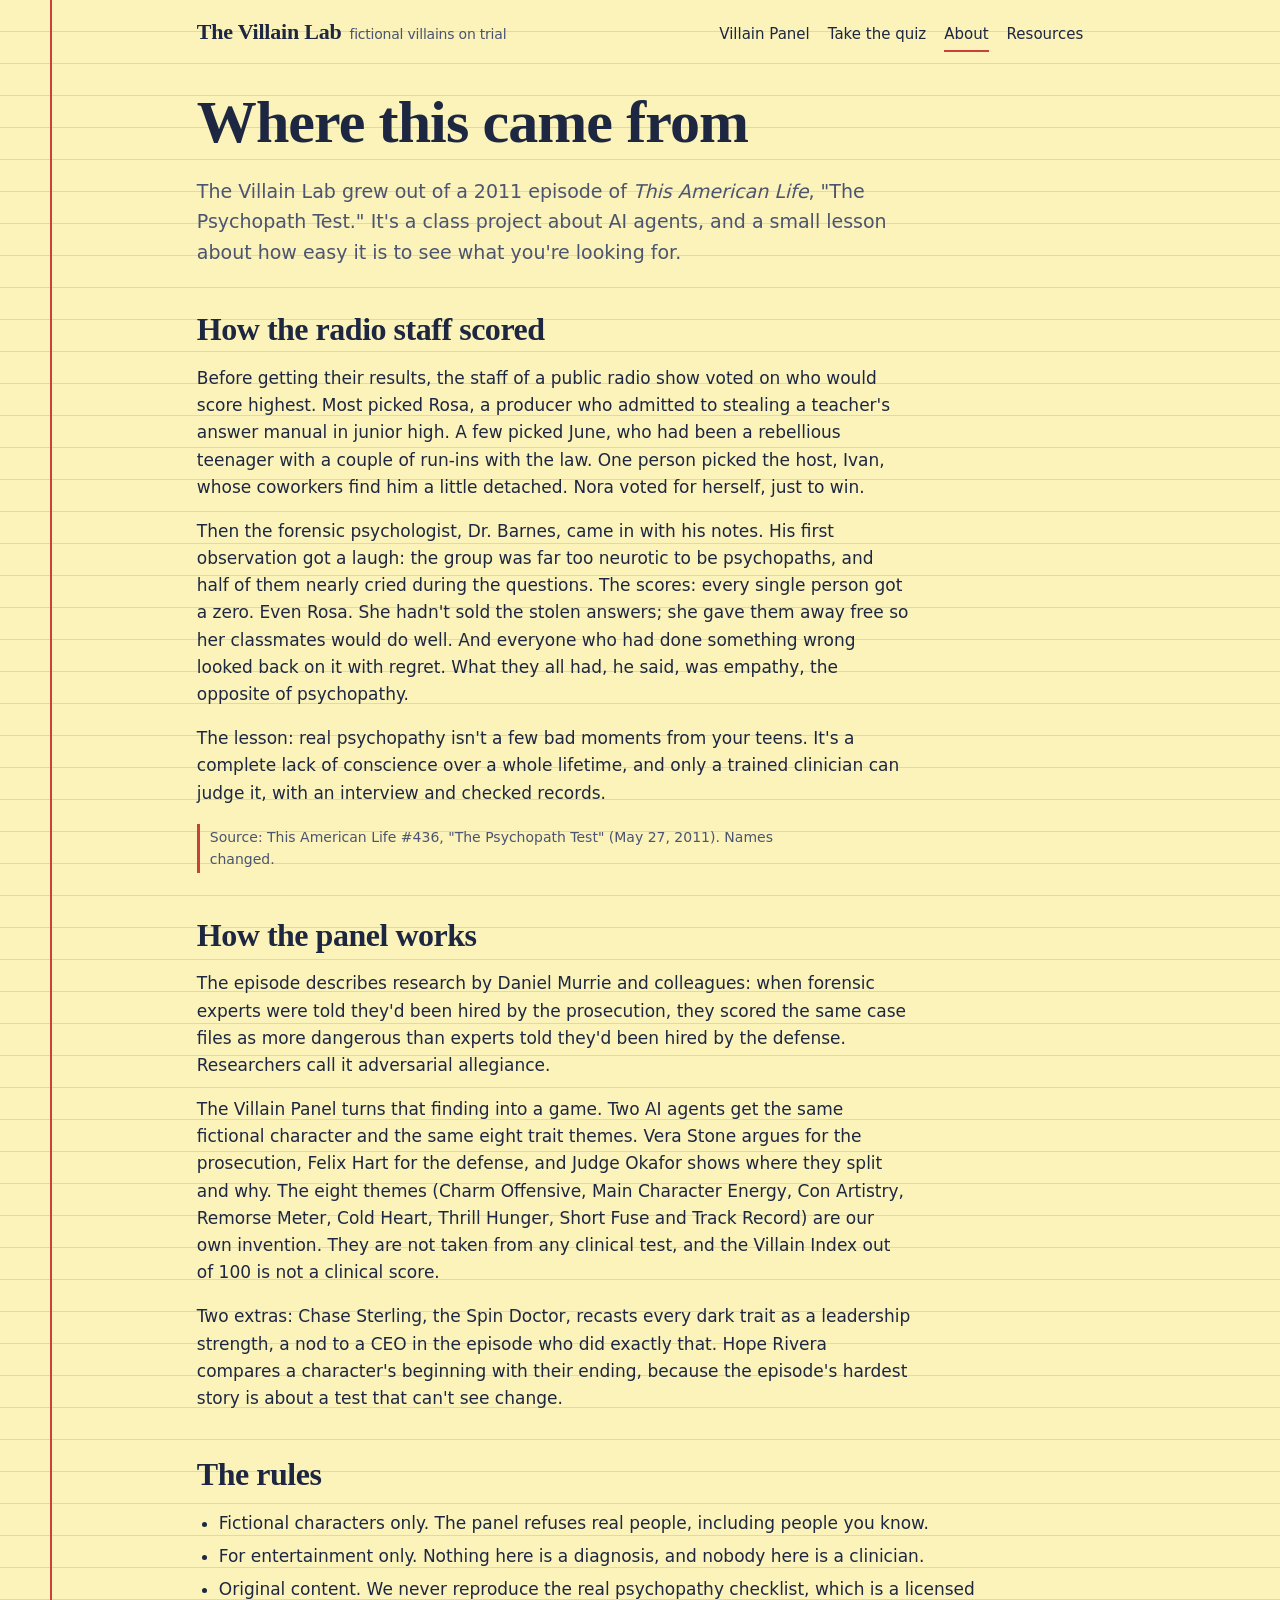
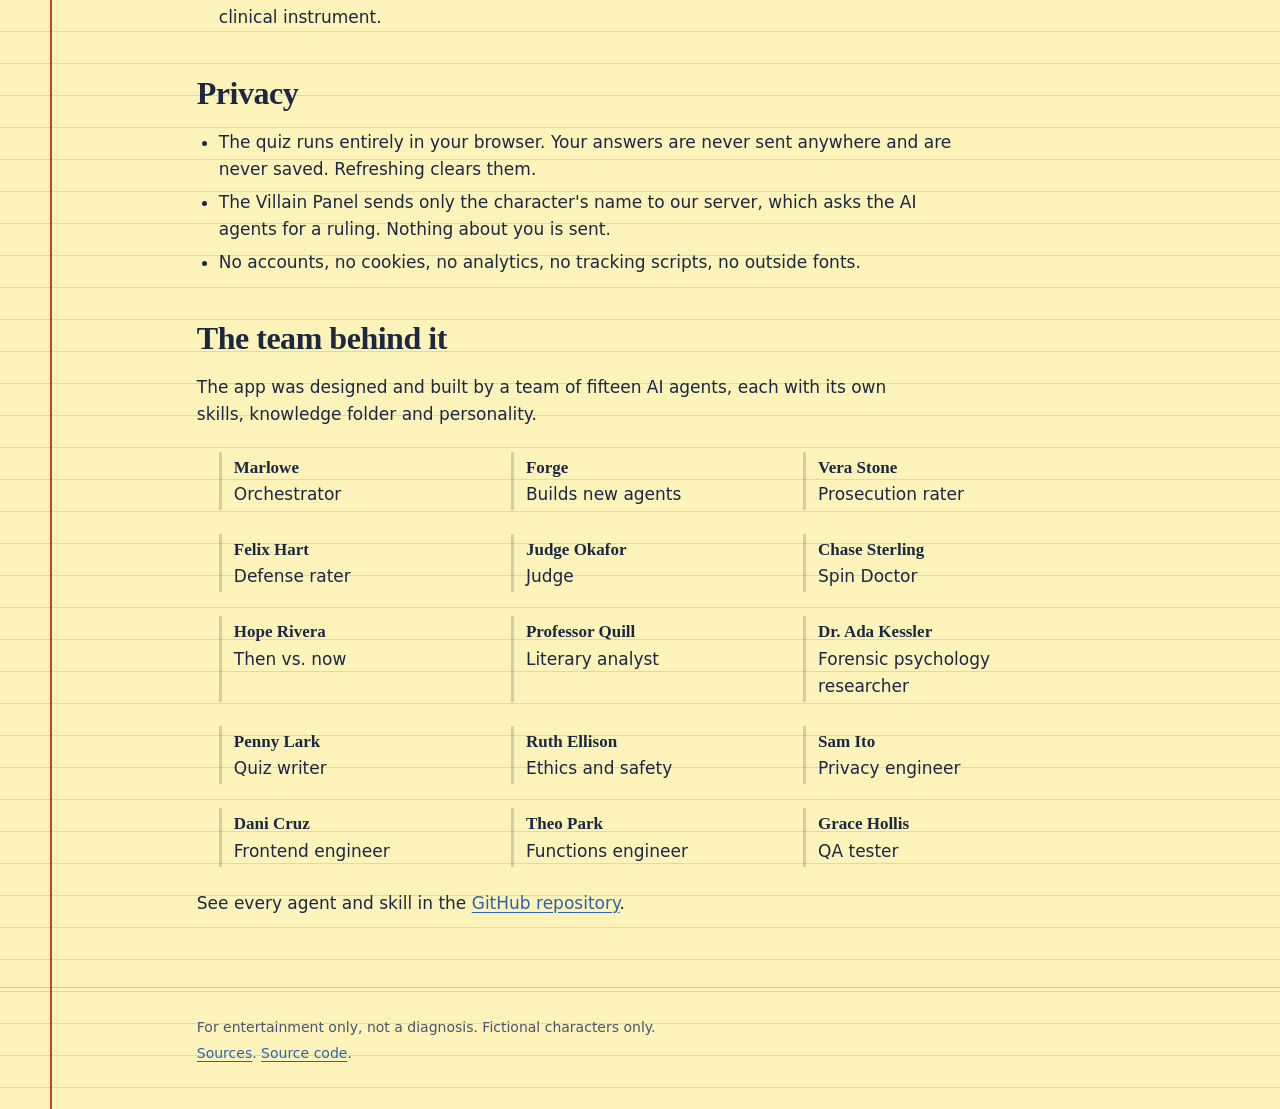
==== site/about.html @ 7963eed3 "Build the Villain Lab app: site, quiz, Netlify Function, 18 starter panels - Static legal-pad site: " ====
<!doctype html>
<html lang="en">
<head>
<meta charset="utf-8">
<meta name="viewport" content="width=device-width, initial-scale=1">
<title>About the Villain Lab</title>
<link rel="stylesheet" href="css/style.css">
</head>
<body>
<header class="site-head">
  <div class="wrap">
    <a class="brand" href="index.html">The Villain Lab<small>fictional villains on trial</small></a>
    <nav class="nav" aria-label="Main">
      <a href="index.html">Villain Panel</a>
      <a href="quiz.html">Take the quiz</a>
      <a href="about.html" aria-current="page">About</a>
      <a href="resources.html">Resources</a>
    </nav>
  </div>
</header>

<main class="wrap prose">
  <h1>Where this came from</h1>
  <p class="lede">The Villain Lab grew out of a 2011 episode of <i>This American Life</i>, "The Psychopath Test." It's a class project about AI agents, and a small lesson about how easy it is to see what you're looking for.</p>

  <h2>How the radio staff scored</h2>
  <p>Before getting their results, the staff of a public radio show voted on who would score highest. Most picked Rosa, a producer who admitted to stealing a teacher's answer manual in junior high. A few picked June, who had been a rebellious teenager with a couple of run-ins with the law. One person picked the host, Ivan, whose coworkers find him a little detached. Nora voted for herself, just to win.</p>
  <p>Then the forensic psychologist, Dr. Barnes, came in with his notes. His first observation got a laugh: the group was far too neurotic to be psychopaths, and half of them nearly cried during the questions. The scores: every single person got a zero. Even Rosa. She hadn't sold the stolen answers; she gave them away free so her classmates would do well. And everyone who had done something wrong looked back on it with regret. What they all had, he said, was empathy, the opposite of psychopathy.</p>
  <p>The lesson: real psychopathy isn't a few bad moments from your teens. It's a complete lack of conscience over a whole lifetime, and only a trained clinician can judge it, with an interview and checked records.</p>
  <p class="label-ent">Source: This American Life #436, "The Psychopath Test" (May 27, 2011). Names changed.</p>

  <h2 id="how">How the panel works</h2>
  <p>The episode describes research by Daniel Murrie and colleagues: when forensic experts were told they'd been hired by the prosecution, they scored the same case files as more dangerous than experts told they'd been hired by the defense. Researchers call it adversarial allegiance.</p>
  <p>The Villain Panel turns that finding into a game. Two AI agents get the same fictional character and the same eight trait themes. Vera Stone argues for the prosecution, Felix Hart for the defense, and Judge Okafor shows where they split and why. The eight themes (Charm Offensive, Main Character Energy, Con Artistry, Remorse Meter, Cold Heart, Thrill Hunger, Short Fuse and Track Record) are our own invention. They are not taken from any clinical test, and the Villain Index out of 100 is not a clinical score.</p>
  <p>Two extras: Chase Sterling, the Spin Doctor, recasts every dark trait as a leadership strength, a nod to a CEO in the episode who did exactly that. Hope Rivera compares a character's beginning with their ending, because the episode's hardest story is about a test that can't see change.</p>

  <h2>The rules</h2>
  <ul>
    <li>Fictional characters only. The panel refuses real people, including people you know.</li>
    <li>For entertainment only. Nothing here is a diagnosis, and nobody here is a clinician.</li>
    <li>Original content. We never reproduce the real psychopathy checklist, which is a licensed clinical instrument.</li>
  </ul>

  <h2>Privacy</h2>
  <ul>
    <li>The quiz runs entirely in your browser. Your answers are never sent anywhere and are never saved. Refreshing clears them.</li>
    <li>The Villain Panel sends only the character's name to our server, which asks the AI agents for a ruling. Nothing about you is sent.</li>
    <li>No accounts, no cookies, no analytics, no tracking scripts, no outside fonts.</li>
  </ul>

  <h2>The team behind it</h2>
  <p>The app was designed and built by a team of fifteen AI agents, each with its own skills, knowledge folder and personality.</p>
  <ul class="team">
    <li><b>Marlowe</b><br>Orchestrator</li>
    <li><b>Forge</b><br>Builds new agents</li>
    <li><b>Vera Stone</b><br>Prosecution rater</li>
    <li><b>Felix Hart</b><br>Defense rater</li>
    <li><b>Judge Okafor</b><br>Judge</li>
    <li><b>Chase Sterling</b><br>Spin Doctor</li>
    <li><b>Hope Rivera</b><br>Then vs. now</li>
    <li><b>Professor Quill</b><br>Literary analyst</li>
    <li><b>Dr. Ada Kessler</b><br>Forensic psychology researcher</li>
    <li><b>Penny Lark</b><br>Quiz writer</li>
    <li><b>Ruth Ellison</b><br>Ethics and safety</li>
    <li><b>Sam Ito</b><br>Privacy engineer</li>
    <li><b>Dani Cruz</b><br>Frontend engineer</li>
    <li><b>Theo Park</b><br>Functions engineer</li>
    <li><b>Grace Hollis</b><br>QA tester</li>
  </ul>
  <p>See every agent and skill in the <a href="https://github.com/jpc813/VillainLab">GitHub repository</a>.</p>
</main>

<footer class="site-foot">
  <div class="wrap">
    <p>For entertainment only, not a diagnosis. Fictional characters only.</p>
    <p><a href="resources.html">Sources</a>. <a href="https://github.com/jpc813/VillainLab">Source code</a>.</p>
  </div>
</footer>
</body>
</html>
---- site/css/style.css ----
/* The Villain Lab: legal-pad theme. System fonts only (privacy: no font CDNs). */
:root {
  color-scheme: light dark;
  --paper: #fbf3b9;          /* canary legal pad */
  --paper-deep: #f3e795;
  --rule: rgba(47, 94, 160, .16);
  --margin: #c8423b;         /* margin line, also prosecution */
  --defense: #2f62a8;
  --ink: #1d2742;            /* judge / text */
  --ink-soft: #4b5470;
  --card: #fffbe0;
  --line: rgba(29, 39, 66, .18);
  --focus: #1d2742;
  --serif: Charter, "Bitstream Charter", "Sitka Text", Cambria, "Iowan Old Style", Georgia, serif;
  --sans: system-ui, -apple-system, "Segoe UI", Roboto, "Helvetica Neue", Arial, sans-serif;
}
@media (prefers-color-scheme: dark) {
  :root {
    --paper: #18203a; --paper-deep: #121a30; --rule: rgba(251, 243, 185, .06);
    --margin: #ef6a5f; --defense: #7fb0f5; --ink: #f6eebd; --ink-soft: #c7c3a3;
    --card: #1f2847; --line: rgba(246, 238, 189, .18); --focus: #f6eebd;
  }
}

* { box-sizing: border-box; }
html { -webkit-text-size-adjust: 100%; }
body {
  margin: 0; color: var(--ink); font: 17px/1.6 var(--sans);
  background-color: var(--paper);
  background-image:
    linear-gradient(90deg, transparent calc(max(16px, 4vw) - 1px), var(--margin) calc(max(16px, 4vw) - 1px), var(--margin) calc(max(16px, 4vw) + 1px), transparent calc(max(16px, 4vw) + 1px)),
    repeating-linear-gradient(180deg, transparent 0 31px, var(--rule) 31px 32px);
  background-attachment: local;
  min-height: 100vh;
}
a { color: var(--defense); text-underline-offset: 3px; }
a:hover { text-decoration-thickness: 2px; }
:focus-visible { outline: 3px solid var(--focus); outline-offset: 3px; border-radius: 3px; }

.wrap { max-width: 1040px; margin: 0 auto; padding: 0 max(28px, 6vw); }

/* header */
.site-head { padding: 18px 0 8px; }
.site-head .wrap { display: flex; flex-wrap: wrap; gap: 8px 24px; align-items: baseline; justify-content: space-between; }
.brand { font: 700 22px/1.2 var(--serif); color: var(--ink); text-decoration: none; letter-spacing: -.01em; }
.brand small { font: 400 14px var(--sans); color: var(--ink-soft); margin-left: 8px; }
.nav { display: flex; flex-wrap: wrap; gap: 4px 18px; font-size: 15px; }
.nav a { color: var(--ink); text-decoration: none; padding: 4px 0; border-bottom: 2px solid transparent; }
.nav a[aria-current="page"], .nav a:hover { border-bottom-color: var(--margin); }

h1, h2, h3 { font-family: var(--serif); line-height: 1.15; letter-spacing: -.015em; text-wrap: balance; }
h1 { font-size: clamp(34px, 6vw, 60px); margin: 28px 0 12px; font-weight: 700; }
h2 { font-size: clamp(24px, 3.2vw, 32px); margin: 44px 0 10px; }
h3 { font-size: 20px; margin: 22px 0 6px; }
p { max-width: 66ch; }
.lede { font-size: 19px; color: var(--ink-soft); max-width: 58ch; }

.label-ent { font-size: 14px; color: var(--ink-soft); border-left: 3px solid var(--margin); padding: 2px 0 2px 10px; margin: 14px 0; max-width: 66ch; }

/* trial form */
.trial { margin: 26px 0 8px; }
.trial label { display: block; font: 600 18px var(--serif); margin-bottom: 8px; }
.trial-row { display: flex; gap: 10px; flex-wrap: wrap; }
.trial input[type="text"], .trial input[type="password"] {
  flex: 1 1 280px; font: 22px var(--serif); color: var(--ink); background: var(--card);
  border: 2px solid var(--ink); border-radius: 6px; padding: 12px 14px; min-height: 54px;
}
.btn {
  font: 600 17px var(--sans); color: var(--paper); background: var(--ink); border: 2px solid var(--ink);
  border-radius: 6px; padding: 12px 22px; min-height: 54px; cursor: pointer;
}
.btn.ghost { background: transparent; color: var(--ink); min-height: 44px; padding: 8px 16px; font-size: 15px; }
.btn:disabled { opacity: .55; cursor: progress; }
.pw-row { margin-top: 12px; display: none; }
.pw-row.show { display: flex; }

.docket { margin: 18px 0 0; }
.docket p { margin: 0 0 8px; font-size: 15px; color: var(--ink-soft); }
.docket ul { list-style: none; margin: 0; padding: 0; display: flex; flex-wrap: wrap; gap: 8px; }
.docket button {
  font: 15px var(--serif); color: var(--ink); background: transparent; border: 1px solid var(--line);
  border-radius: 999px; padding: 6px 13px; cursor: pointer; min-height: 36px;
}
.docket button:hover { border-color: var(--ink); background: var(--card); }

.status { min-height: 28px; margin: 18px 0 0; font-size: 16px; }
.status.error { color: var(--margin); font-weight: 600; }

/* verdict */
.case { margin-top: 18px; }
.case[hidden] { display: none; }
.case-title { font-size: clamp(30px, 5vw, 48px); margin: 8px 0 2px; }
.case-version { color: var(--ink-soft); margin: 0 0 18px; }

.gap-headline {
  font: 700 clamp(22px, 3.4vw, 34px)/1.2 var(--serif); margin: 6px 0 22px; max-width: 30ch;
}
.gap-headline .p { color: var(--margin); }
.gap-headline .d { color: var(--defense); }

.scoreline { display: flex; flex-wrap: wrap; gap: 12px 34px; margin: 0 0 22px; }
.score { min-width: 140px; }
.score b { display: block; font: 700 40px/1 var(--serif); }
.score span { font-size: 14px; color: var(--ink-soft); }
.score.p b { color: var(--margin); }
.score.d b { color: var(--defense); }

/* the gap chart: the memorable element */
.chart { background: var(--card); border: 1px solid var(--line); border-radius: 10px; padding: 18px 20px 10px; }
.legend { display: flex; flex-wrap: wrap; gap: 6px 18px; font-size: 14px; color: var(--ink-soft); margin: 0 0 12px; }
.legend i { display: inline-block; width: 22px; height: 8px; border-radius: 4px; vertical-align: middle; margin-right: 6px; }
.legend .lp { background: var(--margin); } .legend .ld { background: var(--defense); }
.legend .lj { width: 3px; height: 16px; background: var(--ink); border-radius: 0; }
.theme { display: grid; grid-template-columns: 190px 1fr 74px; gap: 4px 14px; align-items: center; padding: 9px 0; border-top: 1px dashed var(--line); }
.theme:first-of-type { border-top: 0; }
.theme-name { font: 600 16px var(--serif); }
.bars { position: relative; display: grid; gap: 4px; padding: 2px 0; }
.bar { height: 10px; border-radius: 5px; background: var(--paper-deep); position: relative; overflow: hidden; }
.bar > span { position: absolute; inset: 0 auto 0 0; border-radius: 5px; transition: width .7s cubic-bezier(.2,.7,.2,1); }
.bar.p > span { background: var(--margin); } .bar.d > span { background: var(--defense); }
.judge-mark { position: absolute; top: -3px; bottom: -3px; width: 3px; background: var(--ink); border-radius: 2px; transform: translateX(-1px); transition: left .7s cubic-bezier(.2,.7,.2,1); }
.nums { font-size: 14px; text-align: right; font-variant-numeric: tabular-nums; color: var(--ink-soft); }
.nums .p { color: var(--margin); font-weight: 700; } .nums .d { color: var(--defense); font-weight: 700; }
.theme.big-gap .theme-name::after { content: " (biggest split)"; font: 400 13px var(--sans); color: var(--ink-soft); }

.ruling { margin-top: 26px; display: grid; grid-template-columns: minmax(0, 1.4fr) minmax(0, 1fr); gap: 28px; }
.ruling h3 { margin-top: 0; }
.verdict { font: 19px/1.55 var(--serif); }
.triad { list-style: none; padding: 0; margin: 10px 0 0; display: grid; gap: 8px; }
.triad li { display: flex; justify-content: space-between; gap: 10px; border-bottom: 1px solid var(--line); padding: 4px 0; }
.triad b { font-weight: 600; }
.gaps { padding-left: 20px; } .gaps li { margin: 8px 0; max-width: 66ch; }

.sides { margin-top: 26px; display: grid; grid-template-columns: 1fr 1fr; gap: 20px; }
.side { border-top: 4px solid var(--margin); padding-top: 10px; }
.side.d { border-top-color: var(--defense); }
.side h3 { margin-top: 4px; }
.side q { font: italic 18px/1.5 var(--serif); quotes: "\201C" "\201D"; display: block; margin: 0 0 10px; }
.side dl { margin: 0; } .side dt { font-weight: 600; margin-top: 8px; } .side dd { margin: 2px 0 0; color: var(--ink-soft); }

.extras { margin-top: 30px; display: flex; flex-wrap: wrap; gap: 10px; }
.extra-out { margin-top: 16px; }
.extra-out[hidden] { display: none; }
.memo { background: var(--card); border: 1px solid var(--line); border-radius: 10px; padding: 16px 20px; }
.memo h3 { margin-top: 0; }
.memo ul { padding-left: 20px; }
.spoiler { background: var(--paper-deep); border-radius: 8px; padding: 12px 16px; margin-bottom: 10px; }
.tvn { display: grid; grid-template-columns: 1fr 1fr; gap: 14px; margin: 10px 0; }
.tvn div { border: 1px solid var(--line); border-radius: 8px; padding: 10px 14px; }
.tvn b { font: 700 34px/1 var(--serif); display: block; }

/* quiz */
.quiz fieldset { border: 0; padding: 0; margin: 0 0 26px; }
.quiz legend { font: 600 20px/1.35 var(--serif); margin-bottom: 10px; max-width: 60ch; }
.quiz .opt { display: flex; gap: 10px; align-items: flex-start; padding: 9px 12px; border: 1px solid var(--line); border-radius: 8px; margin: 6px 0; background: var(--card); cursor: pointer; max-width: 640px; }
.quiz .opt:has(input:checked) { border-color: var(--ink); box-shadow: inset 4px 0 0 var(--ink); }
.quiz input[type="radio"] { margin-top: 5px; accent-color: var(--ink); width: 18px; height: 18px; }
.progress { position: sticky; top: 0; background: var(--paper); padding: 8px 0; font-size: 15px; color: var(--ink-soft); z-index: 2; }
.result { background: var(--card); border: 2px solid var(--ink); border-radius: 12px; padding: 22px 24px; margin: 20px 0; }
.result[hidden] { display: none; }
.result h2 { margin-top: 0; }

/* about/resources */
.prose ul { padding-left: 22px; } .prose li { margin: 6px 0; max-width: 70ch; }
.team { display: grid; grid-template-columns: repeat(auto-fill, minmax(230px, 1fr)); gap: 12px; padding: 0; list-style: none; }
.team li { border-left: 3px solid var(--line); padding: 2px 0 2px 12px; }
.team b { font-family: var(--serif); }

.site-foot { margin-top: 70px; padding: 24px 0 40px; border-top: 1px solid var(--line); font-size: 14px; color: var(--ink-soft); }
.site-foot p { margin: 4px 0; }

.sr-only { position: absolute; width: 1px; height: 1px; overflow: hidden; clip: rect(0 0 0 0); white-space: nowrap; }

@media (max-width: 760px) {
  .theme { grid-template-columns: 1fr 64px; }
  .theme .bars { grid-column: 1 / -1; grid-row: 2; }
  .ruling, .sides, .tvn { grid-template-columns: 1fr; }
}
@media (prefers-reduced-motion: reduce) {
  .bar > span, .judge-mark { transition: none; }
}
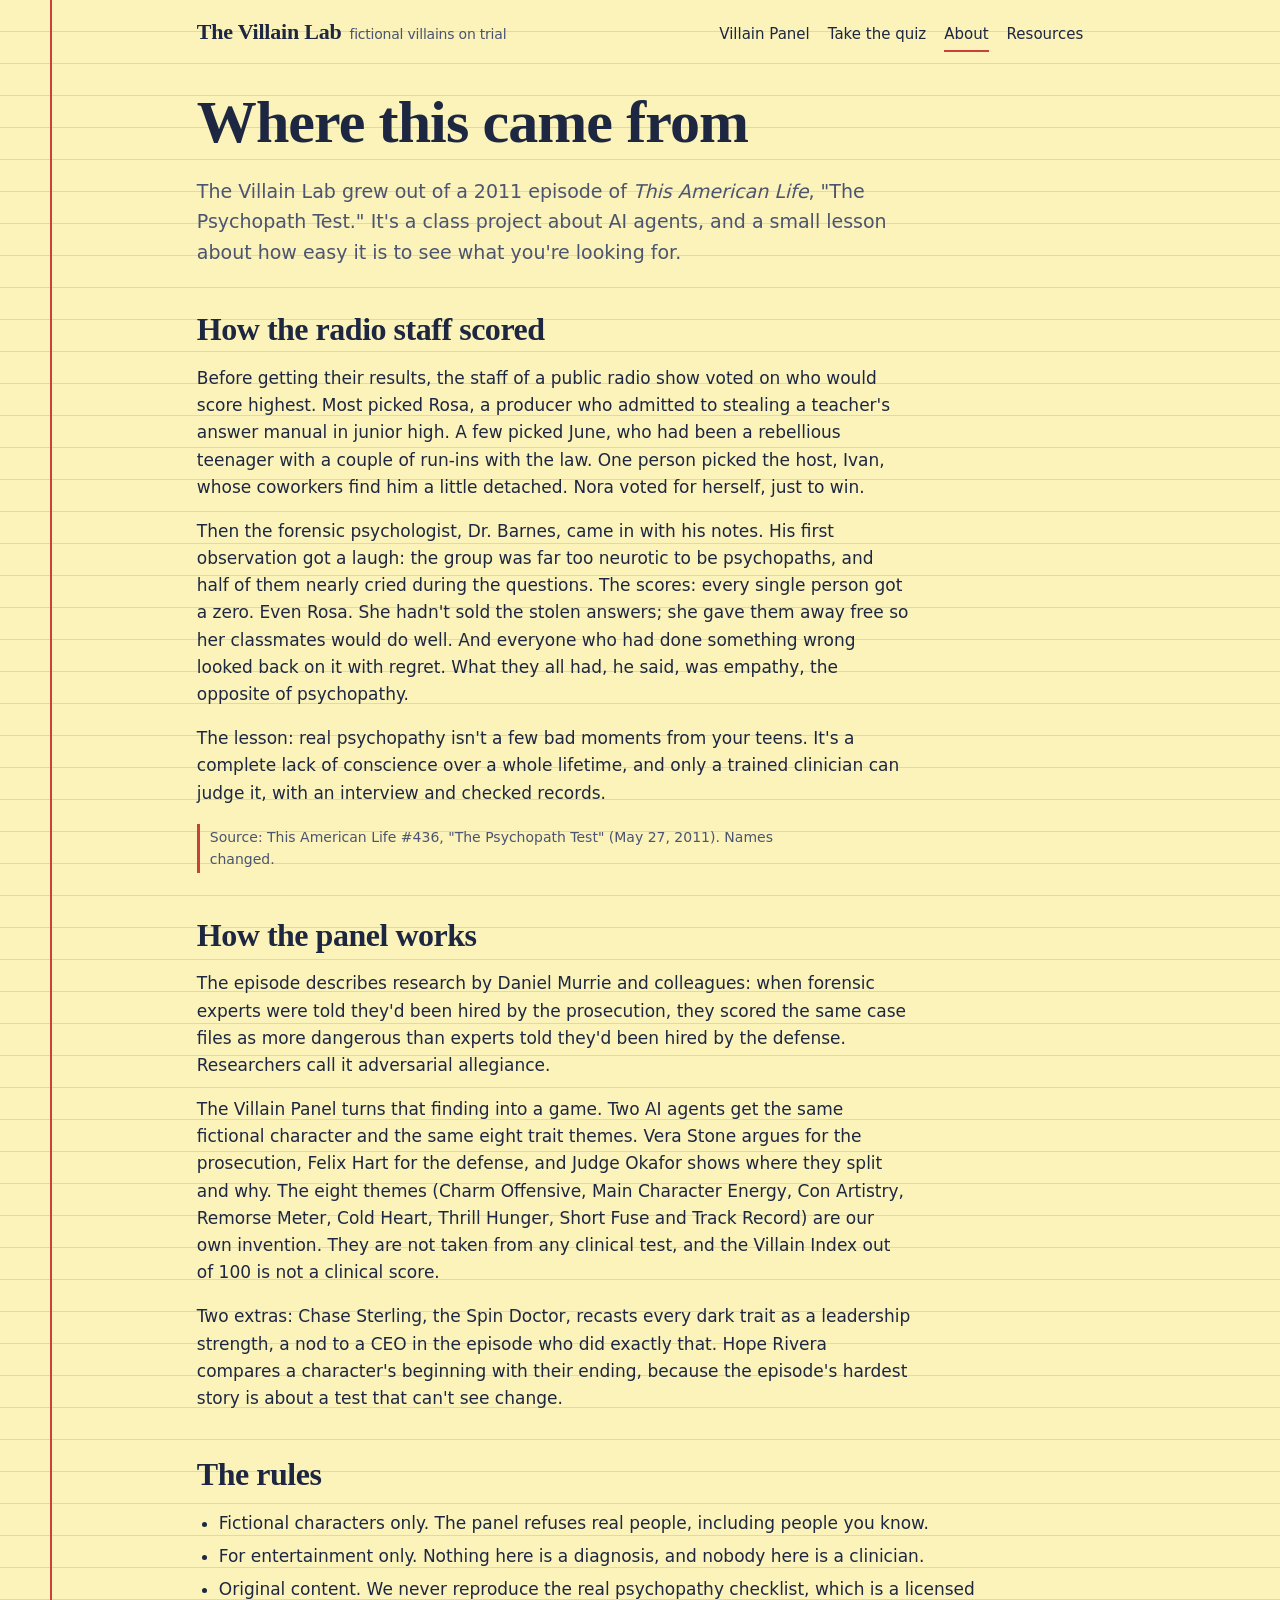
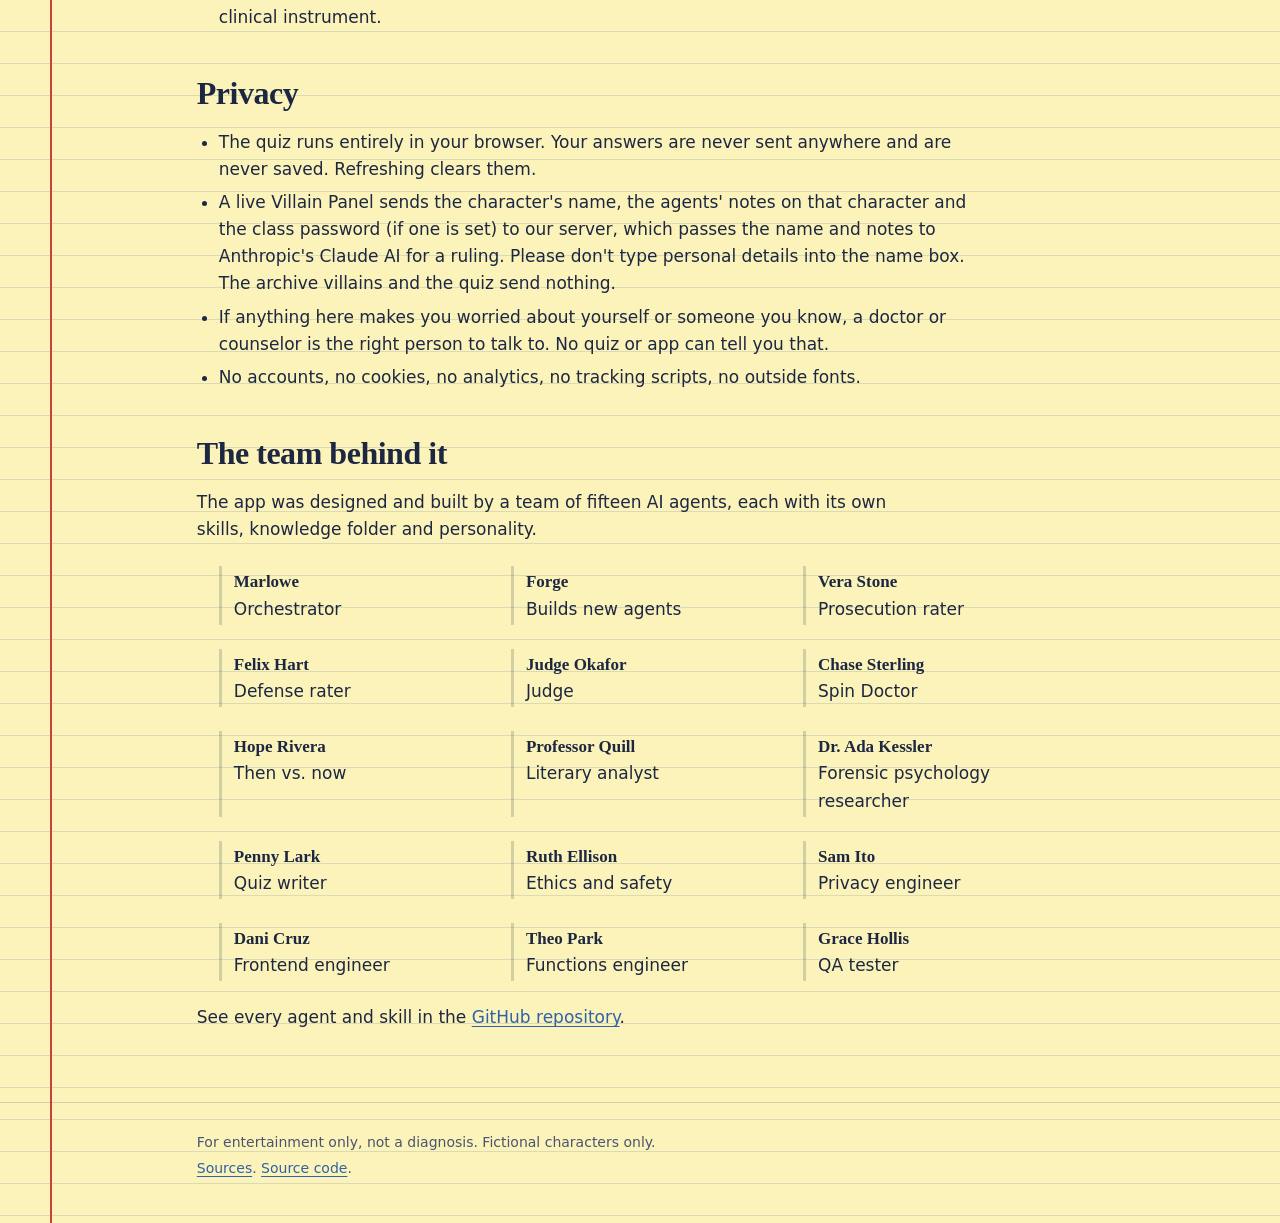
==== commit 93bdb148: "Pre-deploy fixes from ethics, privacy and QA review - Function: reject null bodies, rate-limit befor" ====
--- a/site/about.html
+++ b/site/about.html
@@ -44,7 +44,8 @@
   <h2>Privacy</h2>
   <ul>
     <li>The quiz runs entirely in your browser. Your answers are never sent anywhere and are never saved. Refreshing clears them.</li>
-    <li>The Villain Panel sends only the character's name to our server, which asks the AI agents for a ruling. Nothing about you is sent.</li>
+    <li>A live Villain Panel sends the character's name, the agents' notes on that character and the class password (if one is set) to our server, which passes the name and notes to Anthropic's Claude AI for a ruling. Please don't type personal details into the name box. The archive villains and the quiz send nothing.</li>
+    <li>If anything here makes you worried about yourself or someone you know, a doctor or counselor is the right person to talk to. No quiz or app can tell you that.</li>
     <li>No accounts, no cookies, no analytics, no tracking scripts, no outside fonts.</li>
   </ul>
 
--- a/site/css/style.css
+++ b/site/css/style.css
@@ -84,7 +84,9 @@
 .docket button:hover { border-color: var(--ink); background: var(--card); }
 
 .status { min-height: 28px; margin: 18px 0 0; font-size: 16px; }
-.status.error { color: var(--margin); font-weight: 600; }
+.status.error { color: #a8322b; font-weight: 600; }
+@media (prefers-color-scheme: dark) { .status.error { color: var(--margin); } }
+.case-title, .status, .wrap { overflow-wrap: anywhere; }
 
 /* verdict */
 .case { margin-top: 18px; }
